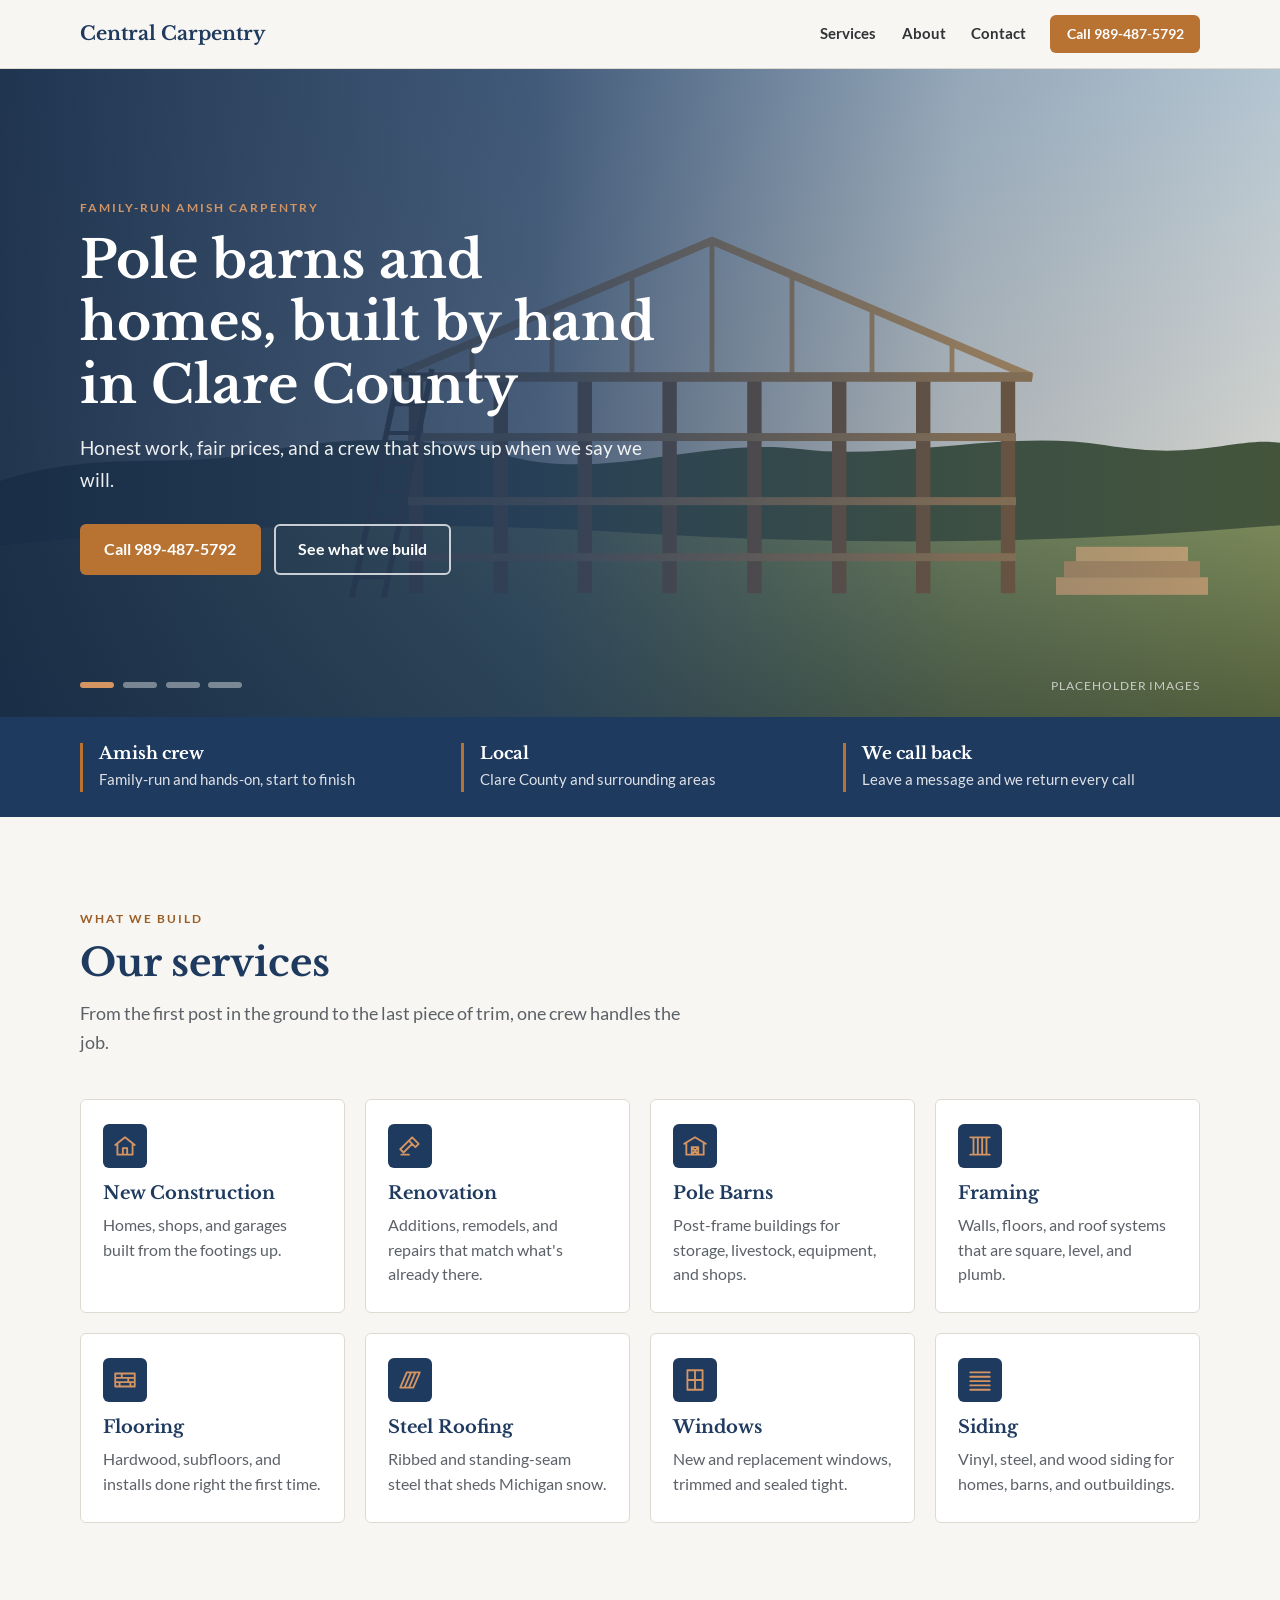
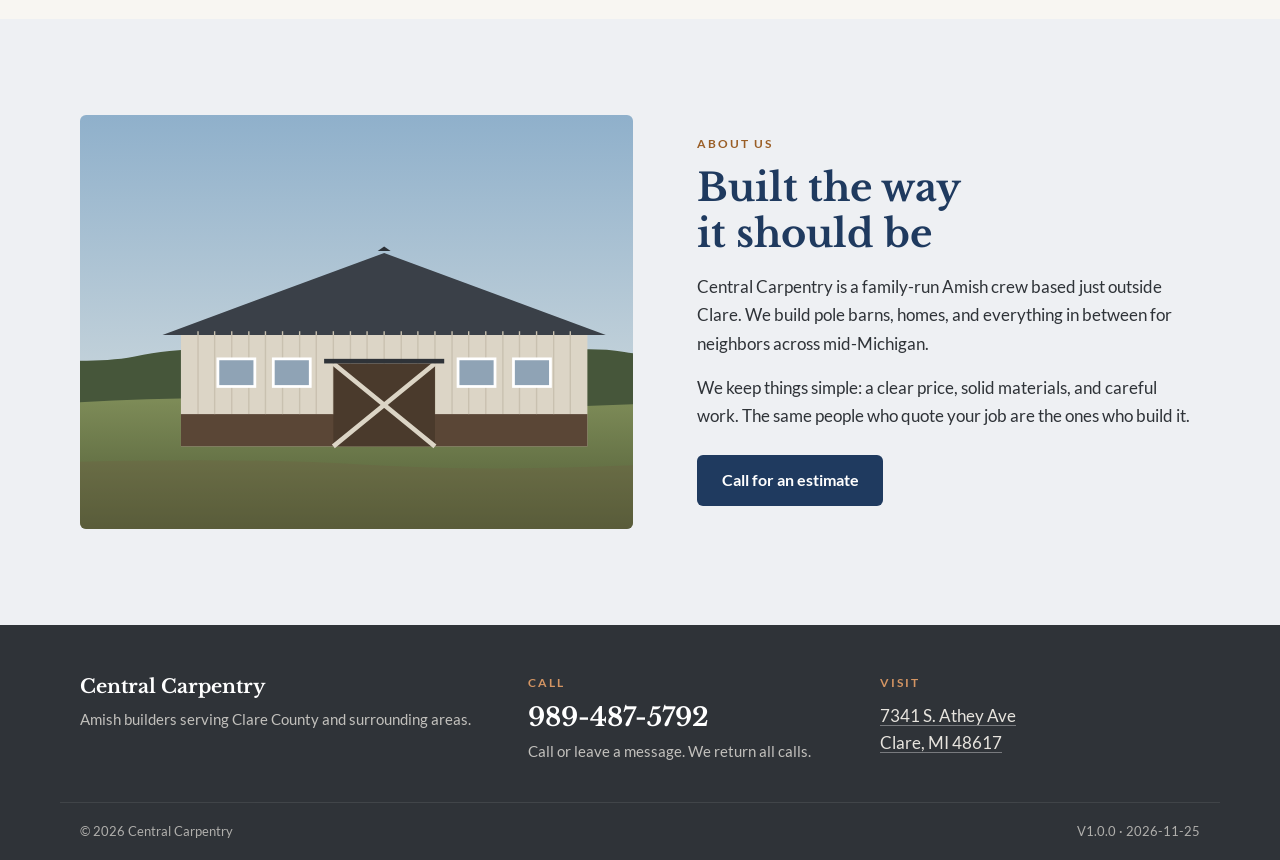
==== index.html @ e56a82e5 "V1.0.0 - Initial demo site: one-page layout, Navy & Copper palette, Libre Baskerville + Lato, placeh" ====
<!doctype html>
<html lang="en">
<head>
<meta charset="utf-8">
<meta name="viewport" content="width=device-width, initial-scale=1, viewport-fit=cover">
<title>Central Carpentry | Amish Builders in Clare, MI</title>
<meta name="description" content="Central Carpentry is a family-run Amish construction crew in Clare, Michigan. Pole barns, new construction, renovation, framing, flooring, steel roofing, windows, and siding.">
<meta name="theme-color" content="#1F3A5F">
<link rel="preload" href="fonts/libre-baskerville-700.woff2" as="font" type="font/woff2" crossorigin>
<link rel="preload" href="fonts/lato-400.woff2" as="font" type="font/woff2" crossorigin>
<link rel="stylesheet" href="css/site.css">
<script src="version.js" defer></script>
<script src="js/main.js" defer></script>
</head>
<body>

<a class="skip" href="#services">Skip to services</a>

<header class="site-header">
  <div class="inner bar">
    <a class="logo" href="#top" aria-label="Central Carpentry home">Central Carpentry</a>
    <nav class="nav" aria-label="Main">
      <a href="#services">Services</a>
      <a href="#about">About</a>
      <a href="#contact">Contact</a>
    </nav>
    <a class="btn btn-copper btn-sm" href="tel:+19894875792">Call 989-487-5792</a>
  </div>
</header>

<main id="top">

  <!-- Hero slideshow -->
  <section class="hero" aria-roledescription="carousel" aria-label="Recent work">
    <div class="slides">
      <figure class="slide is-active"><img src="img/work-1.svg" alt="Pole barn frame going up, posts and trusses set" width="1600" height="900" fetchpriority="high"></figure>
      <figure class="slide"><img src="img/work-2.svg" alt="Finished pole barn with a steel roof and sliding door" width="1600" height="900" loading="lazy"></figure>
      <figure class="slide"><img src="img/work-3.svg" alt="House walls framed with rafters set" width="1600" height="900" loading="lazy"></figure>
      <figure class="slide"><img src="img/work-4.svg" alt="Close view of a new ribbed steel roof" width="1600" height="900" loading="lazy"></figure>
    </div>
    <div class="hero-shade" aria-hidden="true"></div>
    <div class="inner hero-copy">
      <p class="eyebrow eyebrow-light">Family-run Amish carpentry</p>
      <h1>Pole barns and homes, built by hand in Clare County</h1>
      <p class="lede">Honest work, fair prices, and a crew that shows up when we say we will.</p>
      <div class="actions">
        <a class="btn btn-copper" href="tel:+19894875792">Call 989-487-5792</a>
        <a class="btn btn-ghost" href="#services">See what we build</a>
      </div>
    </div>
    <div class="inner dots-row">
      <div class="dots" role="group" aria-label="Choose photo">
        <button type="button" class="dot is-active" aria-label="Photo 1" aria-current="true"></button>
        <button type="button" class="dot" aria-label="Photo 2"></button>
        <button type="button" class="dot" aria-label="Photo 3"></button>
        <button type="button" class="dot" aria-label="Photo 4"></button>
      </div>
      <span class="ph-tag">Placeholder images</span>
    </div>
  </section>

  <!-- Quick facts -->
  <section class="facts" aria-label="At a glance">
    <div class="inner facts-grid">
      <div class="fact"><strong>Amish crew</strong><span>Family-run and hands-on, start to finish</span></div>
      <div class="fact"><strong>Local</strong><span>Clare County and surrounding areas</span></div>
      <div class="fact"><strong>We call back</strong><span>Leave a message and we return every call</span></div>
    </div>
  </section>

  <!-- Services -->
  <section id="services" class="section">
    <div class="inner">
      <p class="eyebrow">What we build</p>
      <h2>Our services</h2>
      <p class="section-lede">From the first post in the ground to the last piece of trim, one crew handles the job.</p>
      <ul class="services">
        <li class="svc">
          <svg class="ico" viewBox="0 0 24 24" aria-hidden="true"><path d="M3 11 12 4l9 7M5 10v10h14V10M10 20v-6h4v6"/></svg>
          <h3>New Construction</h3><p>Homes, shops, and garages built from the footings up.</p></li>
        <li class="svc">
          <svg class="ico" viewBox="0 0 24 24" aria-hidden="true"><path d="M14 4l6 6-3 3-6-6zM11 7l-8 8 3 3 8-8M4 20h7"/></svg>
          <h3>Renovation</h3><p>Additions, remodels, and repairs that match what's already there.</p></li>
        <li class="svc">
          <svg class="ico" viewBox="0 0 24 24" aria-hidden="true"><path d="M2 10 12 4l10 6M4 9v11h16V9M9 20v-7h6v7M9 13l6 7M15 13l-6 7"/></svg>
          <h3>Pole Barns</h3><p>Post-frame buildings for storage, livestock, equipment, and shops.</p></li>
        <li class="svc">
          <svg class="ico" viewBox="0 0 24 24" aria-hidden="true"><path d="M3 4h18M3 20h18M6 4v16M10 4v16M14 4v16M18 4v16"/></svg>
          <h3>Framing</h3><p>Walls, floors, and roof systems that are square, level, and plumb.</p></li>
        <li class="svc">
          <svg class="ico" viewBox="0 0 24 24" aria-hidden="true"><path d="M3 6h18v12H3zM3 10h18M3 14h18M9 6v4M15 10v4M7 14v4M17 14v4"/></svg>
          <h3>Flooring</h3><p>Hardwood, subfloors, and installs done right the first time.</p></li>
        <li class="svc">
          <svg class="ico" viewBox="0 0 24 24" aria-hidden="true"><path d="M3 19 9 5h12l-6 14H3zM7 19l6-14M11 19l6-14"/></svg>
          <h3>Steel Roofing</h3><p>Ribbed and standing-seam steel that sheds Michigan snow.</p></li>
        <li class="svc">
          <svg class="ico" viewBox="0 0 24 24" aria-hidden="true"><path d="M5 3h14v18H5zM12 3v18M5 12h14"/></svg>
          <h3>Windows</h3><p>New and replacement windows, trimmed and sealed tight.</p></li>
        <li class="svc">
          <svg class="ico" viewBox="0 0 24 24" aria-hidden="true"><path d="M3 5h18M3 9h18M3 13h18M3 17h18M3 21h18"/></svg>
          <h3>Siding</h3><p>Vinyl, steel, and wood siding for homes, barns, and outbuildings.</p></li>
      </ul>
    </div>
  </section>

  <!-- About -->
  <section id="about" class="section section-tint">
    <div class="inner about">
      <figure class="about-img"><img src="img/work-2.svg" alt="Finished pole barn with steel roof" width="1600" height="900" loading="lazy"></figure>
      <div class="about-copy">
        <p class="eyebrow">About us</p>
        <h2>Built the way it should be</h2>
        <p>Central Carpentry is a family-run Amish crew based just outside Clare. We build pole barns, homes, and everything in between for neighbors across mid-Michigan.</p>
        <p>We keep things simple: a clear price, solid materials, and careful work. The same people who quote your job are the ones who build it.</p>
        <a class="btn btn-navy" href="tel:+19894875792">Call for an estimate</a>
      </div>
    </div>
  </section>

</main>

<!-- Contact -->
<footer id="contact" class="site-footer">
  <div class="inner foot-grid">
    <div>
      <p class="logo logo-light">Central Carpentry</p>
      <p class="foot-note">Amish builders serving Clare County and surrounding areas.</p>
    </div>
    <div>
      <h2 class="foot-h">Call</h2>
      <a class="foot-phone" href="tel:+19894875792">989-487-5792</a>
      <p class="foot-note">Call or leave a message. We return all calls.</p>
    </div>
    <div>
      <h2 class="foot-h">Visit</h2>
      <address>
        <a href="https://www.google.com/maps/search/?api=1&amp;query=7341+S.+Athey+Ave,+Clare,+MI+48617" target="_blank" rel="noopener">7341 S. Athey Ave<br>Clare, MI 48617</a>
      </address>
    </div>
  </div>
  <div class="inner foot-base">
    <span>&copy; <span id="yr">2026</span> Central Carpentry</span>
    <span id="ver" class="ver"></span>
  </div>
</footer>

</body>
</html>
---- css/site.css ----
/* Central Carpentry — site styles
   Palette F1 Navy & Copper · Type: Libre Baskerville (headings) + Lato (body) */

@font-face { font-family: "Libre Baskerville"; font-weight: 700; font-style: normal; font-display: swap;
  src: url("../fonts/libre-baskerville-700.woff2") format("woff2"); }
@font-face { font-family: "Lato"; font-weight: 400; font-style: normal; font-display: swap;
  src: url("../fonts/lato-400.woff2") format("woff2"); }
@font-face { font-family: "Lato"; font-weight: 700; font-style: normal; font-display: swap;
  src: url("../fonts/lato-700.woff2") format("woff2"); }

:root {
  --navy: #1F3A5F;
  --navy-dk: #162B47;
  --paper: #F8F6F2;
  --tint: #EEF0F3;
  --ink: #2F3338;
  --muted: #5C6168;
  --line: #DEDAD2;
  --copper: #B87333;
  --copper-dk: #9A5E26;
  --copper-lt: #D49563;
  --white: #FFFFFF;

  --f-head: "Libre Baskerville", Georgia, "Times New Roman", serif;
  --f-body: "Lato", system-ui, -apple-system, "Segoe UI", Roboto, sans-serif;

  --max: 1160px;
  --gutter-l: max(20px, env(safe-area-inset-left, 0px));
  --gutter-r: max(20px, env(safe-area-inset-right, 0px));
  --radius: 6px;
  color-scheme: light;
}

*, *::before, *::after { box-sizing: border-box }
html { scroll-behavior: smooth; scroll-padding-top: 72px; -webkit-text-size-adjust: 100% }
@media (prefers-reduced-motion: reduce) { html { scroll-behavior: auto } }
body { margin: 0; background: var(--paper); color: var(--ink); font: 400 1.0625rem/1.65 var(--f-body) }
img { max-width: 100%; height: auto; display: block }
a { color: inherit }
h1, h2, h3 { font-family: var(--f-head); font-weight: 700; line-height: 1.2; margin: 0; text-wrap: balance; color: var(--navy) }
p { margin: 0 }
:focus-visible { outline: 3px solid var(--copper); outline-offset: 3px }

.inner { max-width: var(--max); margin-inline: auto; padding-left: var(--gutter-l); padding-right: var(--gutter-r) }
.skip { position: absolute; left: -999px; top: 8px; background: var(--white); padding: 8px 12px; z-index: 50 }
.skip:focus { left: 12px }

/* Buttons */
.btn { display: inline-flex; align-items: center; justify-content: center; gap: .5em; font: 700 1rem/1 var(--f-body);
  padding: .95em 1.4em; border-radius: var(--radius); text-decoration: none; border: 2px solid transparent; transition: background-color .15s, color .15s, border-color .15s }
.btn-sm { font-size: .9rem; padding: .7em 1em }
.btn-copper { background: var(--copper); color: var(--white) }
.btn-copper:hover { background: var(--copper-dk) }
.btn-navy { background: var(--navy); color: var(--white) }
.btn-navy:hover { background: var(--navy-dk) }
.btn-ghost { border-color: rgba(255,255,255,.75); color: var(--white) }
.btn-ghost:hover { background: rgba(255,255,255,.12) }

.eyebrow { font: 700 .78rem/1 var(--f-body); letter-spacing: .16em; text-transform: uppercase; color: var(--copper-dk); margin-bottom: .9rem }
.eyebrow-light { color: var(--copper-lt) }

/* Header */
body::before { content: ""; position: fixed; inset: 0 0 auto; height: env(safe-area-inset-top, 0px); background: var(--paper); z-index: 30 }
.site-header { position: sticky; top: env(safe-area-inset-top, 0px); z-index: 20; background: var(--paper); border-bottom: 1px solid var(--line) }
.bar { display: flex; align-items: center; gap: 1.5rem; min-height: 68px }
.logo { font: 700 1.2rem/1 var(--f-head); color: var(--navy); text-decoration: none; white-space: nowrap; margin: 0 }
.nav { display: flex; gap: 1.6rem; margin-left: auto }
.nav a { text-decoration: none; font-weight: 700; font-size: .95rem; color: var(--ink) }
.nav a:hover { color: var(--copper-dk) }
@media (max-width: 760px) {
  .nav { display: none }
  .bar .btn { margin-left: auto }
  .logo { font-size: 1.05rem }
}
@media (max-width: 400px) { .bar .btn { font-size: .8rem; padding: .65em .8em } }

/* Hero slideshow */
.hero { position: relative; overflow: hidden; background: var(--navy-dk); color: var(--white);
  min-height: clamp(460px, 72vh, 660px); display: grid; grid-template-rows: 1fr auto }
.slides, .slide { position: absolute; inset: 0; margin: 0 }
.slide { opacity: 0; transition: opacity 1.1s ease }
.slide.is-active { opacity: 1 }
.slide img { width: 100%; height: 100%; object-fit: cover; object-position: 65% 50% }
.hero-shade { position: absolute; inset: 0;
  background: linear-gradient(90deg, rgba(22,43,71,.94) 0%, rgba(31,58,95,.78) 42%, rgba(31,58,95,.25) 75%, rgba(31,58,95,.05) 100%) }
@media (max-width: 760px) { .hero-shade { background: linear-gradient(180deg, rgba(22,43,71,.55) 0%, rgba(22,43,71,.88) 65%) } }
.hero-copy { position: relative; z-index: 1; align-self: center; width: 100%; padding-block: 4rem 2rem }
.hero-copy > * { max-width: 36rem }
.hero h1 { color: var(--white); font-size: clamp(2rem, 4.6vw, 3.25rem); margin-bottom: 1rem }
.lede { font-size: clamp(1.05rem, 1.6vw, 1.2rem); opacity: .92; margin-bottom: 1.8rem }
.actions { display: flex; flex-wrap: wrap; gap: .8rem }
.dots-row { position: relative; z-index: 1; width: 100%; display: flex; align-items: center; justify-content: space-between; padding-block: 0 1.4rem }
.dots { display: flex; gap: .55rem }
.dot { width: 34px; height: 6px; border-radius: 3px; border: 0; padding: 0; background: rgba(255,255,255,.4); cursor: pointer; transition: background-color .2s }
.dot.is-active { background: var(--copper-lt) }
.dot:hover { background: rgba(255,255,255,.75) }
.ph-tag { font-size: .72rem; letter-spacing: .08em; text-transform: uppercase; opacity: .7 }

/* Facts strip */
.facts { background: var(--navy); color: var(--white) }
.facts-grid { display: grid; grid-template-columns: repeat(3, minmax(0, 1fr)); gap: 1.5rem; padding-block: 1.6rem }
.fact { display: grid; gap: .15rem; padding-left: 1rem; border-left: 3px solid var(--copper) }
.fact strong { font: 700 1.05rem/1.3 var(--f-head) }
.fact span { font-size: .95rem; opacity: .85 }
@media (max-width: 760px) { .facts-grid { grid-template-columns: minmax(0, 1fr); gap: 1rem } }

/* Sections */
.section { padding-block: clamp(3.5rem, 8vw, 6rem) }
.section-tint { background: var(--tint) }
.section h2 { font-size: clamp(1.7rem, 3.4vw, 2.4rem) }
.section-lede { color: var(--muted); max-width: 38rem; margin-top: .8rem; font-size: 1.1rem }

/* Services */
.services { list-style: none; margin: 2.6rem 0 0; padding: 0; display: grid; grid-template-columns: repeat(4, minmax(0, 1fr)); gap: 1.25rem }
@media (max-width: 1000px) { .services { grid-template-columns: repeat(2, minmax(0, 1fr)) } }
@media (max-width: 520px) { .services { grid-template-columns: minmax(0, 1fr) } }
.svc { background: var(--white); border: 1px solid var(--line); border-radius: var(--radius); padding: 1.5rem 1.4rem 1.6rem; display: grid; gap: .55rem; align-content: start;
  transition: border-color .15s, transform .15s }
.svc:hover { border-color: var(--copper); transform: translateY(-2px) }
@media (prefers-reduced-motion: reduce) { .svc, .slide { transition: none } .svc:hover { transform: none } }
.svc h3 { font-size: 1.12rem }
.svc p { color: var(--muted); font-size: .98rem; line-height: 1.55 }
.ico { width: 44px; height: 44px; padding: 9px; border-radius: var(--radius); background: var(--navy); stroke: var(--copper-lt); fill: none; stroke-width: 1.7; stroke-linecap: round; stroke-linejoin: round; margin-bottom: .4rem }

/* About */
.about { display: grid; grid-template-columns: minmax(0, 1.1fr) minmax(0, 1fr); gap: clamp(2rem, 5vw, 4rem); align-items: center }
@media (max-width: 860px) { .about { grid-template-columns: minmax(0, 1fr) } }
.about-img { margin: 0; border-radius: var(--radius); overflow: hidden; aspect-ratio: 4 / 3; max-width: 100% }
.about-img img { width: 100%; height: 100%; object-fit: cover }
.about-copy { display: grid; gap: 1rem; justify-items: start }
.about-copy .eyebrow { margin-bottom: -.1rem }
.about-copy p:not(.eyebrow) { max-width: 34rem }
.about-copy .btn { margin-top: .6rem }

/* Footer / contact */
.site-footer { background: var(--ink); color: #E7E4DE; padding-bottom: env(safe-area-inset-bottom, 0px) }
.foot-grid { display: grid; grid-template-columns: 1.3fr 1fr 1fr; gap: 2rem; padding-block: 3.2rem 2.4rem }
@media (max-width: 760px) { .foot-grid { grid-template-columns: minmax(0, 1fr); gap: 1.8rem } }
.logo-light { color: var(--white); margin-bottom: .7rem }
.foot-h { font: 700 .78rem/1 var(--f-body); letter-spacing: .16em; text-transform: uppercase; color: var(--copper-lt); margin-bottom: .8rem }
.foot-phone { font: 700 1.6rem/1.2 var(--f-head); color: var(--white); text-decoration: none; display: inline-block; margin-bottom: .4rem }
.foot-phone:hover { color: var(--copper-lt) }
.foot-note { font-size: .95rem; opacity: .8 }
address { font-style: normal; line-height: 1.6 }
address a { text-decoration-color: rgba(255,255,255,.35); text-underline-offset: 3px }
address a:hover { color: var(--copper-lt) }
.foot-base { display: flex; flex-wrap: wrap; justify-content: space-between; gap: .5rem; padding-block: 1.1rem; border-top: 1px solid rgba(255,255,255,.12); font-size: .82rem; opacity: .7 }
.ver { font-variant-numeric: tabular-nums }
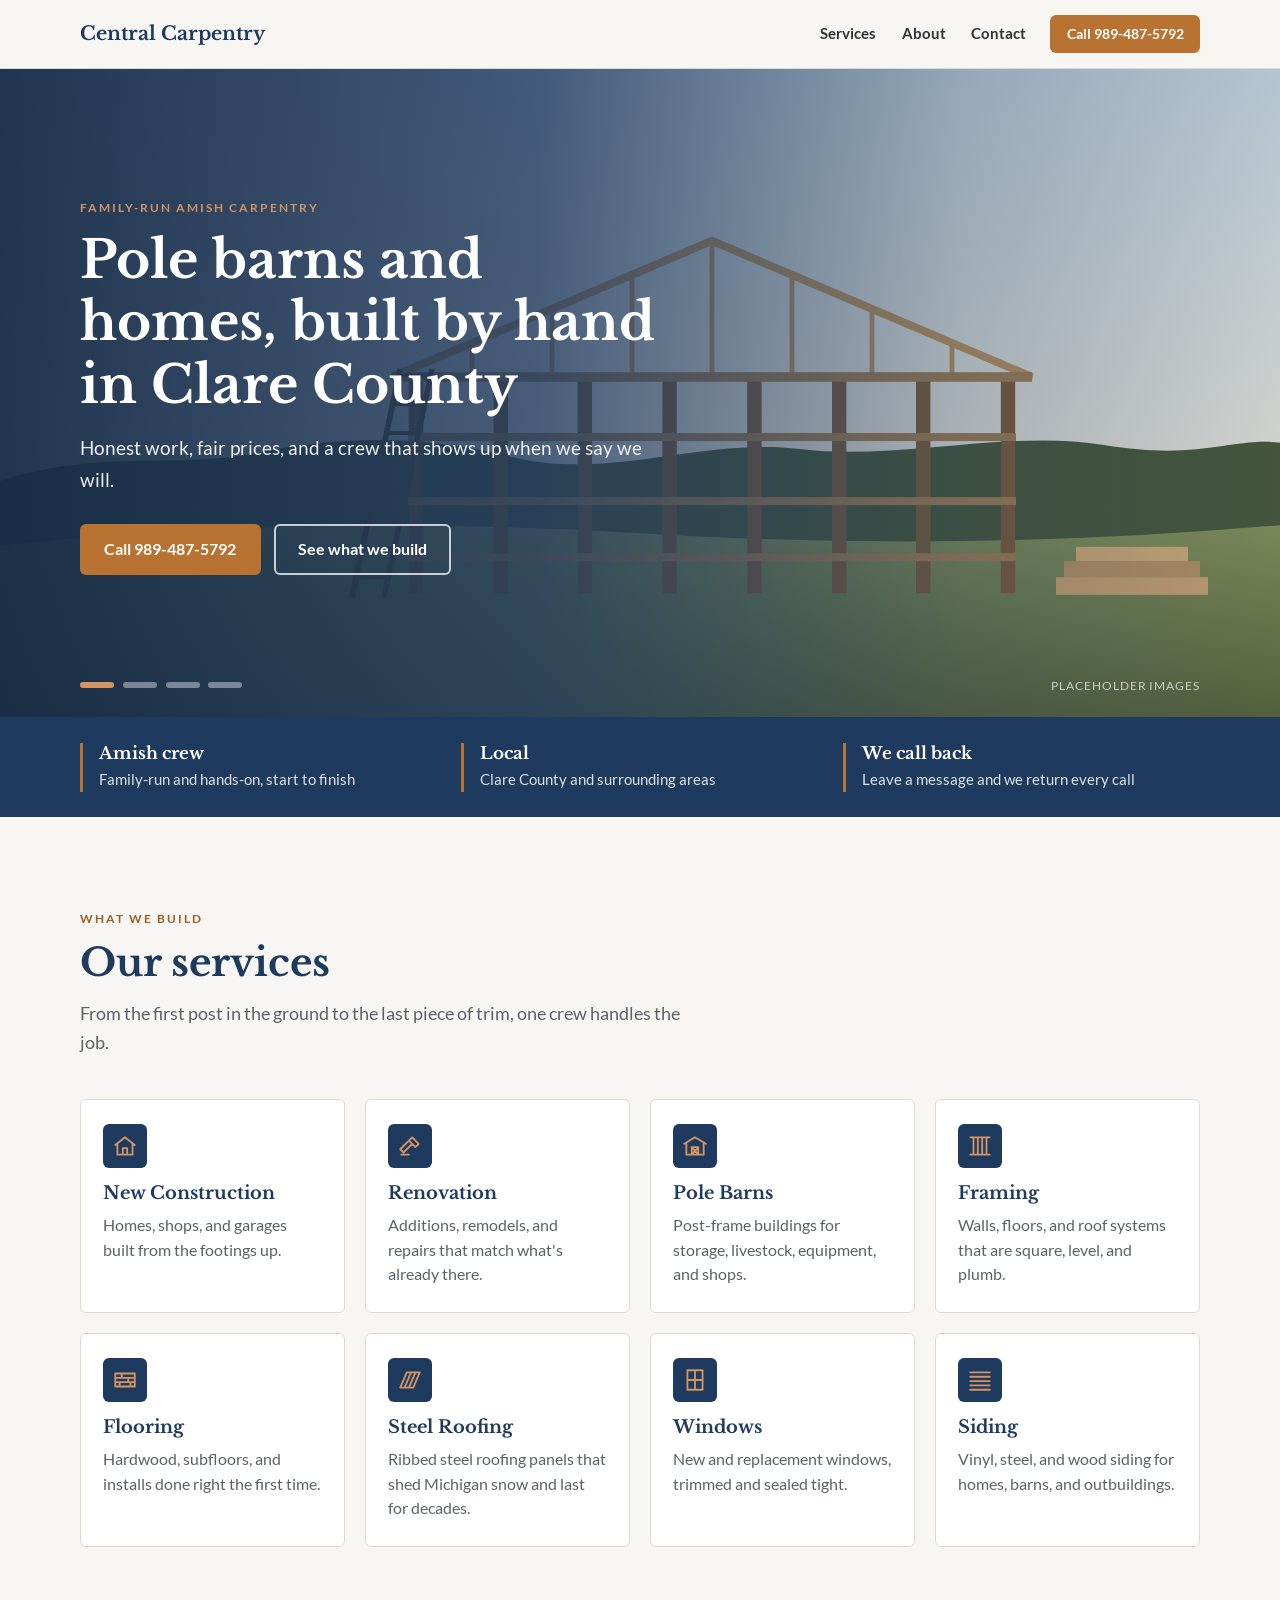
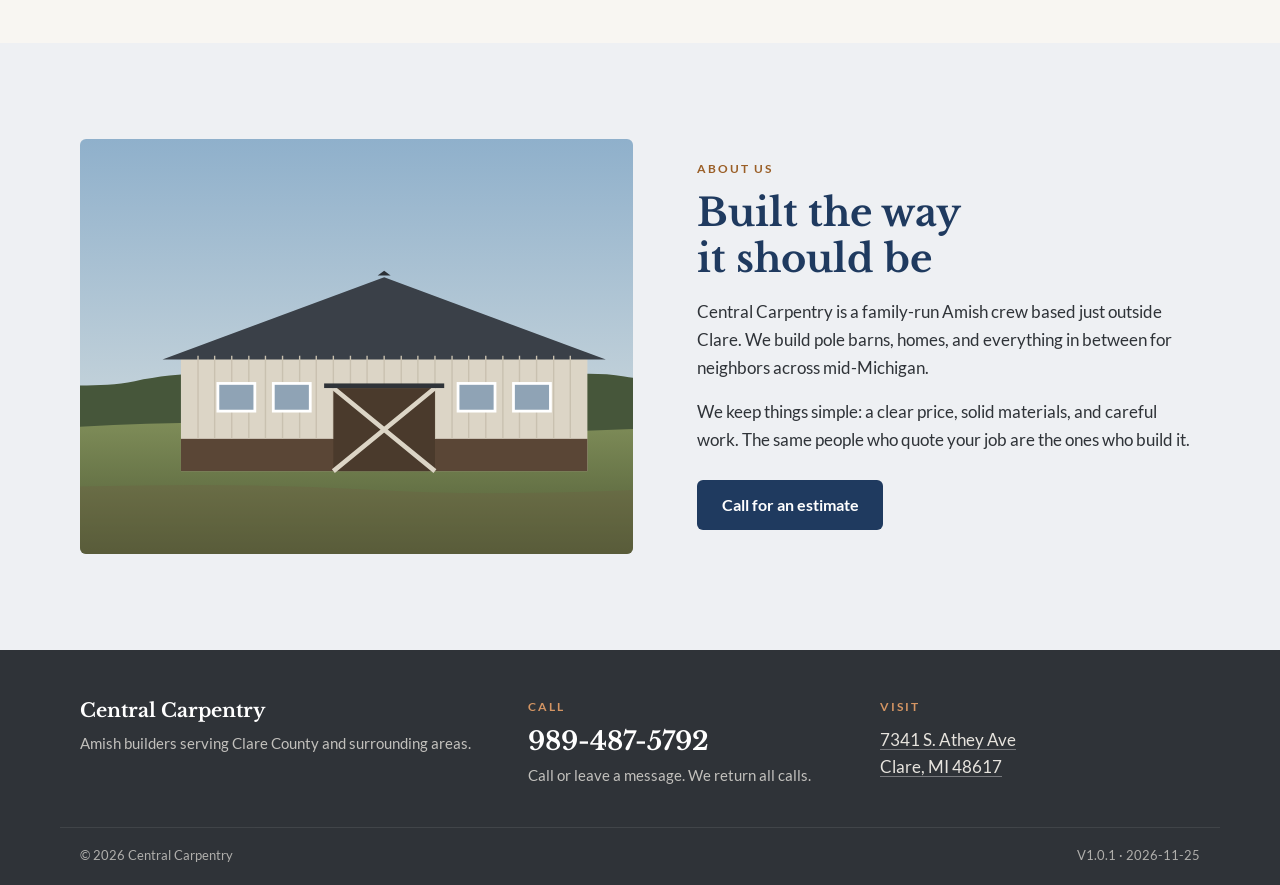
==== commit 8cc6f28b: "V1.0.1 - Roofing: ribbed steel only (remove standing seam); update project status Co-Authored-By: Cl" ====
--- a/index.html
+++ b/index.html
@@ -92,7 +92,7 @@
           <h3>Flooring</h3><p>Hardwood, subfloors, and installs done right the first time.</p></li>
         <li class="svc">
           <svg class="ico" viewBox="0 0 24 24" aria-hidden="true"><path d="M3 19 9 5h12l-6 14H3zM7 19l6-14M11 19l6-14"/></svg>
-          <h3>Steel Roofing</h3><p>Ribbed and standing-seam steel that sheds Michigan snow.</p></li>
+          <h3>Steel Roofing</h3><p>Ribbed steel roofing panels that shed Michigan snow and last for decades.</p></li>
         <li class="svc">
           <svg class="ico" viewBox="0 0 24 24" aria-hidden="true"><path d="M5 3h14v18H5zM12 3v18M5 12h14"/></svg>
           <h3>Windows</h3><p>New and replacement windows, trimmed and sealed tight.</p></li>
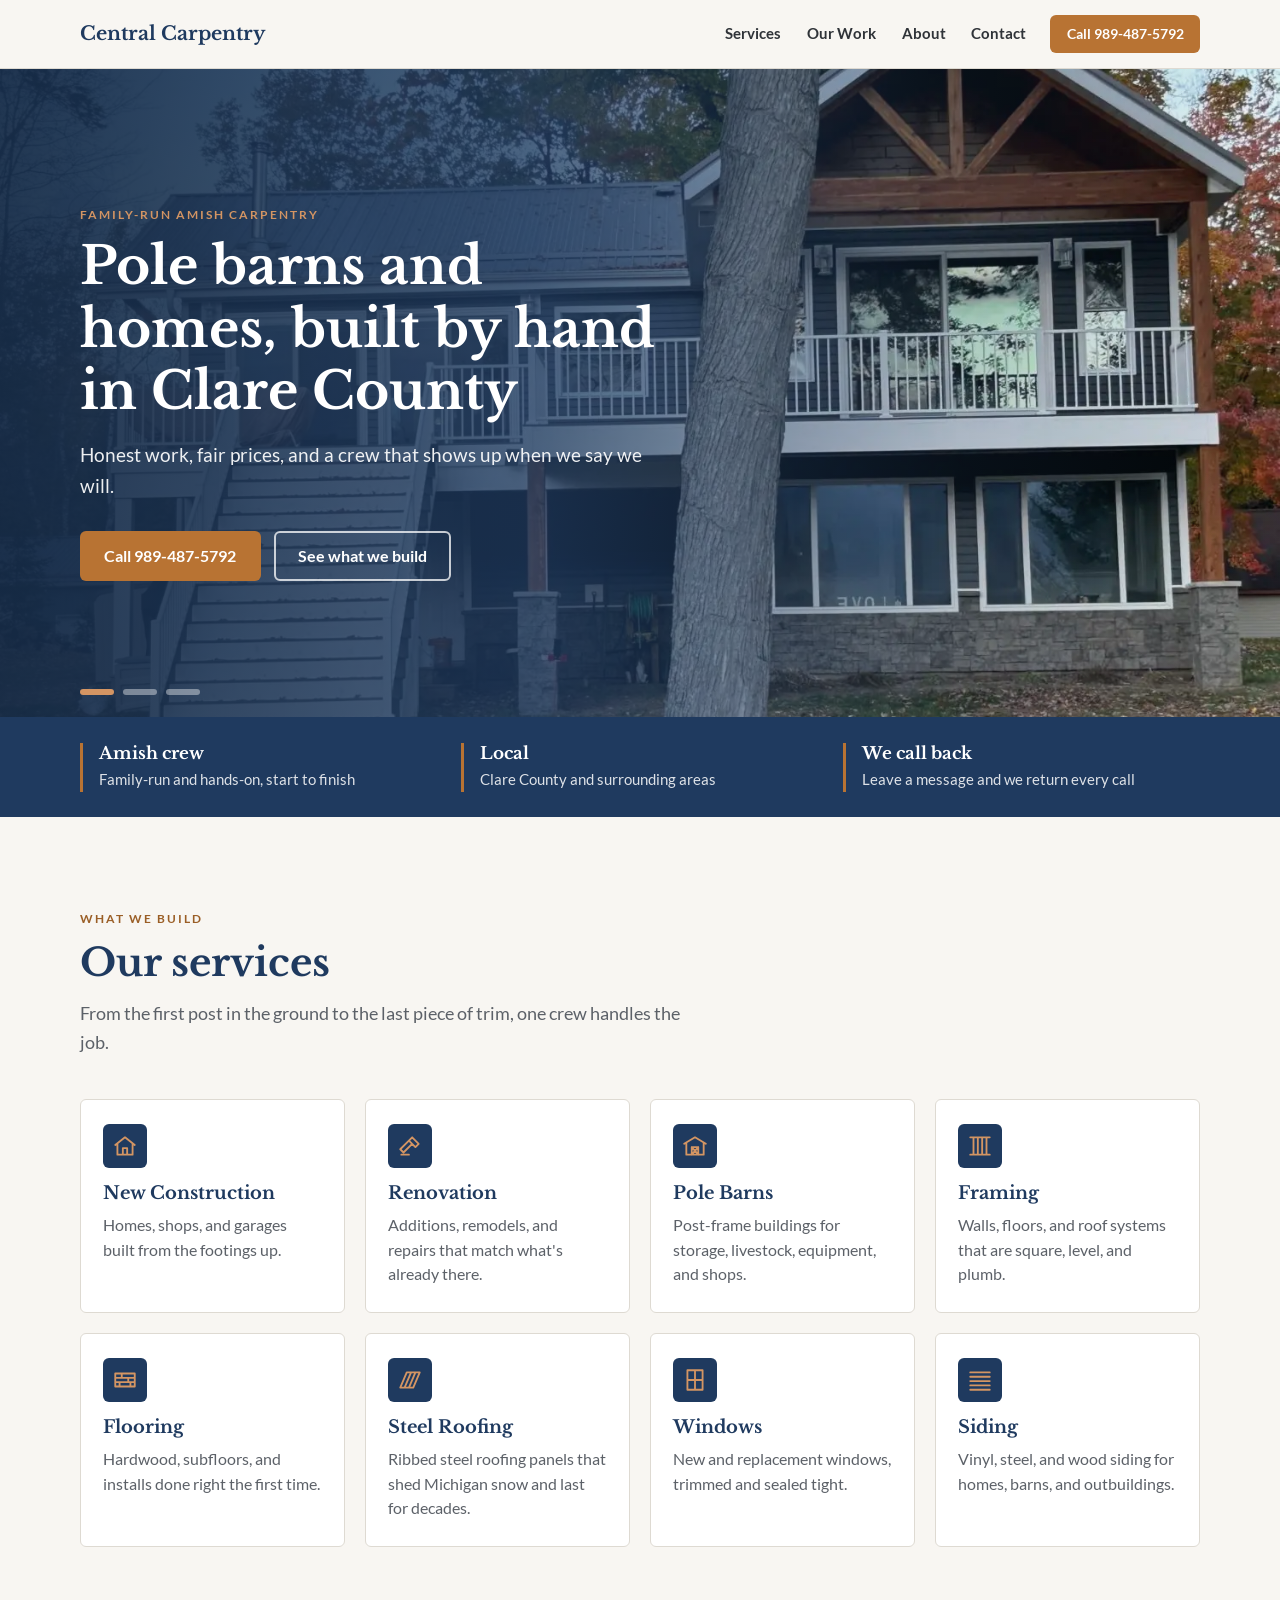
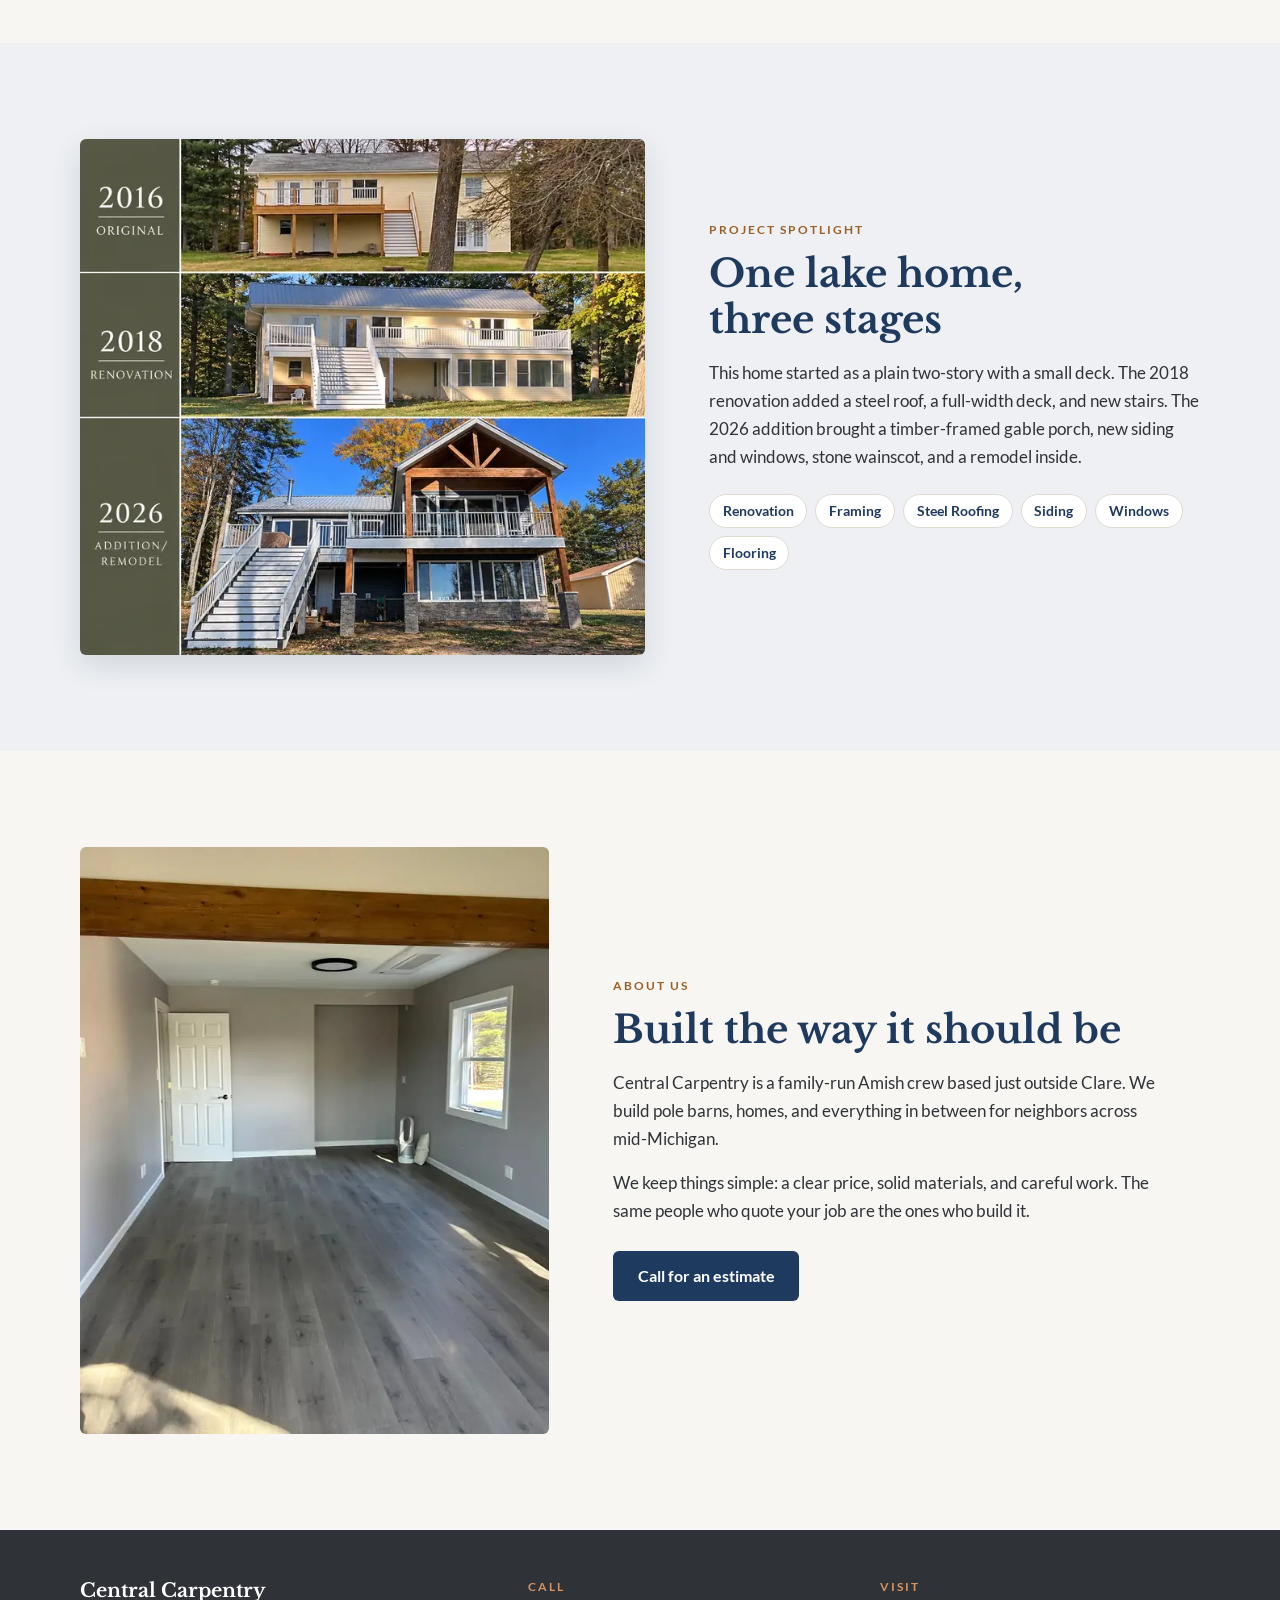
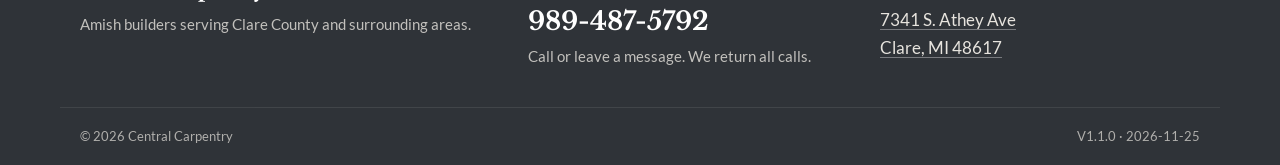
==== commit 2ae24f04: "V1.1.0 - Real job photos: 3-slide hero, Project spotlight before/after section, About photo; remove " ====
--- a/index.html
+++ b/index.html
@@ -21,6 +21,7 @@
     <a class="logo" href="#top" aria-label="Central Carpentry home">Central Carpentry</a>
     <nav class="nav" aria-label="Main">
       <a href="#services">Services</a>
+      <a href="#work">Our Work</a>
       <a href="#about">About</a>
       <a href="#contact">Contact</a>
     </nav>
@@ -33,10 +34,9 @@
   <!-- Hero slideshow -->
   <section class="hero" aria-roledescription="carousel" aria-label="Recent work">
     <div class="slides">
-      <figure class="slide is-active"><img src="img/work-1.svg" alt="Pole barn frame going up, posts and trusses set" width="1600" height="900" fetchpriority="high"></figure>
-      <figure class="slide"><img src="img/work-2.svg" alt="Finished pole barn with a steel roof and sliding door" width="1600" height="900" loading="lazy"></figure>
-      <figure class="slide"><img src="img/work-3.svg" alt="House walls framed with rafters set" width="1600" height="900" loading="lazy"></figure>
-      <figure class="slide"><img src="img/work-4.svg" alt="Close view of a new ribbed steel roof" width="1600" height="900" loading="lazy"></figure>
+      <figure class="slide is-active"><img src="img/hero-lakehouse-lg.webp" srcset="img/hero-lakehouse-sm.webp 900w, img/hero-lakehouse-lg.webp 1500w" sizes="100vw" alt="Lake home with a new timber-framed gable porch, steel roof, deck, and stone wainscot" width="1500" height="844" fetchpriority="high"></figure>
+      <figure class="slide"><img src="img/hero-framing-lg.webp" srcset="img/hero-framing-sm.webp 900w, img/hero-framing-lg.webp 1600w" sizes="100vw" alt="Framed gable wall with new windows and a sliding door looking out on a lake" width="1600" height="900" loading="lazy"></figure>
+      <figure class="slide"><img src="img/hero-porch-lg.webp" srcset="img/hero-porch-sm.webp 900w, img/hero-porch-lg.webp 1600w" sizes="100vw" alt="Stained tongue-and-groove porch ceiling with cedar beams and posts" width="1600" height="900" loading="lazy"></figure>
     </div>
     <div class="hero-shade" aria-hidden="true"></div>
     <div class="inner hero-copy">
@@ -53,9 +53,7 @@
         <button type="button" class="dot is-active" aria-label="Photo 1" aria-current="true"></button>
         <button type="button" class="dot" aria-label="Photo 2"></button>
         <button type="button" class="dot" aria-label="Photo 3"></button>
-        <button type="button" class="dot" aria-label="Photo 4"></button>
       </div>
-      <span class="ph-tag">Placeholder images</span>
     </div>
   </section>
 
@@ -103,10 +101,27 @@
     </div>
   </section>
 
+  <!-- Project spotlight -->
+  <section id="work" class="section section-tint">
+    <div class="inner spotlight">
+      <figure class="spot-img">
+        <img src="img/spotlight-lg.webp" srcset="img/spotlight-sm.webp 700w, img/spotlight-lg.webp 1100w" sizes="(max-width: 860px) 100vw, 560px" alt="The same lake home in 2016 as built, after the 2018 renovation, and after the 2026 addition and remodel" width="1100" height="1005" loading="lazy">
+      </figure>
+      <div class="spot-copy">
+        <p class="eyebrow">Project spotlight</p>
+        <h2>One lake home, three stages</h2>
+        <p>This home started as a plain two-story with a small deck. The 2018 renovation added a steel roof, a full-width deck, and new stairs. The 2026 addition brought a timber-framed gable porch, new siding and windows, stone wainscot, and a remodel inside.</p>
+        <ul class="tags" aria-label="Work on this project">
+          <li>Renovation</li><li>Framing</li><li>Steel Roofing</li><li>Siding</li><li>Windows</li><li>Flooring</li>
+        </ul>
+      </div>
+    </div>
+  </section>
+
   <!-- About -->
-  <section id="about" class="section section-tint">
+  <section id="about" class="section">
     <div class="inner about">
-      <figure class="about-img"><img src="img/work-2.svg" alt="Finished pole barn with steel roof" width="1600" height="900" loading="lazy"></figure>
+      <figure class="about-img"><img src="img/about-flooring-lg.webp" srcset="img/about-flooring-sm.webp 600w, img/about-flooring-lg.webp 900w" sizes="(max-width: 860px) 100vw, 540px" alt="Finished room with plank flooring, white trim, and an exposed wood beam" width="900" height="1125" loading="lazy"></figure>
       <div class="about-copy">
         <p class="eyebrow">About us</p>
         <h2>Built the way it should be</h2>
--- a/css/site.css
+++ b/css/site.css
@@ -94,7 +94,6 @@
 .dot { width: 34px; height: 6px; border-radius: 3px; border: 0; padding: 0; background: rgba(255,255,255,.4); cursor: pointer; transition: background-color .2s }
 .dot.is-active { background: var(--copper-lt) }
 .dot:hover { background: rgba(255,255,255,.75) }
-.ph-tag { font-size: .72rem; letter-spacing: .08em; text-transform: uppercase; opacity: .7 }
 
 /* Facts strip */
 .facts { background: var(--navy); color: var(--white) }
@@ -122,10 +121,21 @@
 .svc p { color: var(--muted); font-size: .98rem; line-height: 1.55 }
 .ico { width: 44px; height: 44px; padding: 9px; border-radius: var(--radius); background: var(--navy); stroke: var(--copper-lt); fill: none; stroke-width: 1.7; stroke-linecap: round; stroke-linejoin: round; margin-bottom: .4rem }
 
+/* Project spotlight */
+.spotlight { display: grid; grid-template-columns: minmax(0, 1.15fr) minmax(0, 1fr); gap: clamp(2rem, 5vw, 4rem); align-items: center }
+@media (max-width: 860px) { .spotlight { grid-template-columns: minmax(0, 1fr) } }
+.spot-img { margin: 0; border-radius: var(--radius); overflow: hidden; box-shadow: 0 10px 30px rgba(31,58,95,.14); max-width: 100% }
+.spot-img img { width: 100% }
+.spot-copy { display: grid; gap: 1rem; justify-items: start }
+.spot-copy .eyebrow { margin-bottom: -.1rem }
+.spot-copy p:not(.eyebrow) { max-width: 34rem }
+.tags { list-style: none; margin: .4rem 0 0; padding: 0; display: flex; flex-wrap: wrap; gap: .5rem }
+.tags li { font-size: .85rem; font-weight: 700; color: var(--navy); background: var(--white); border: 1px solid var(--line); border-radius: 999px; padding: .3rem .8rem }
+
 /* About */
-.about { display: grid; grid-template-columns: minmax(0, 1.1fr) minmax(0, 1fr); gap: clamp(2rem, 5vw, 4rem); align-items: center }
-@media (max-width: 860px) { .about { grid-template-columns: minmax(0, 1fr) } }
-.about-img { margin: 0; border-radius: var(--radius); overflow: hidden; aspect-ratio: 4 / 3; max-width: 100% }
+.about { display: grid; grid-template-columns: minmax(0, .8fr) minmax(0, 1fr); gap: clamp(2rem, 5vw, 4rem); align-items: center }
+@media (max-width: 860px) { .about { grid-template-columns: minmax(0, 1fr) } .about-img { max-height: 420px } }
+.about-img { margin: 0; border-radius: var(--radius); overflow: hidden; aspect-ratio: 4 / 5; max-width: 100% }
 .about-img img { width: 100%; height: 100%; object-fit: cover }
 .about-copy { display: grid; gap: 1rem; justify-items: start }
 .about-copy .eyebrow { margin-bottom: -.1rem }
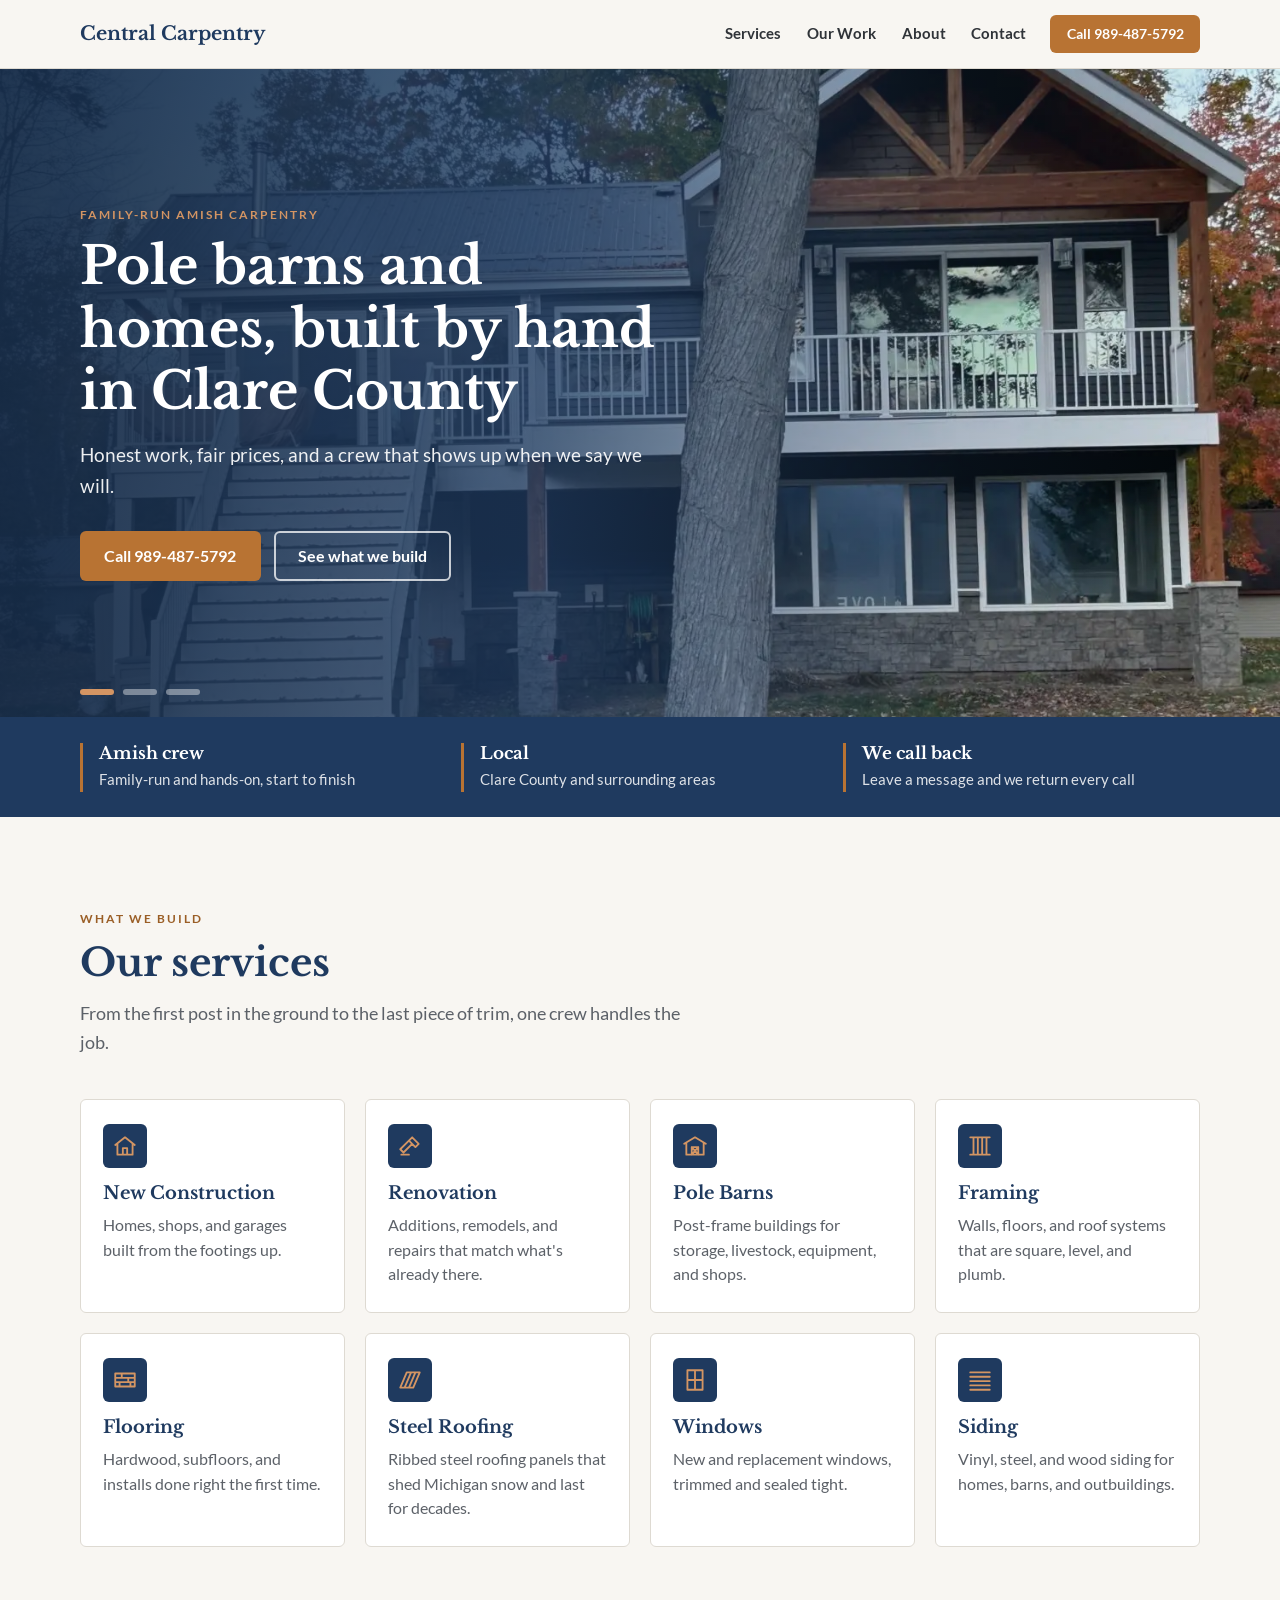
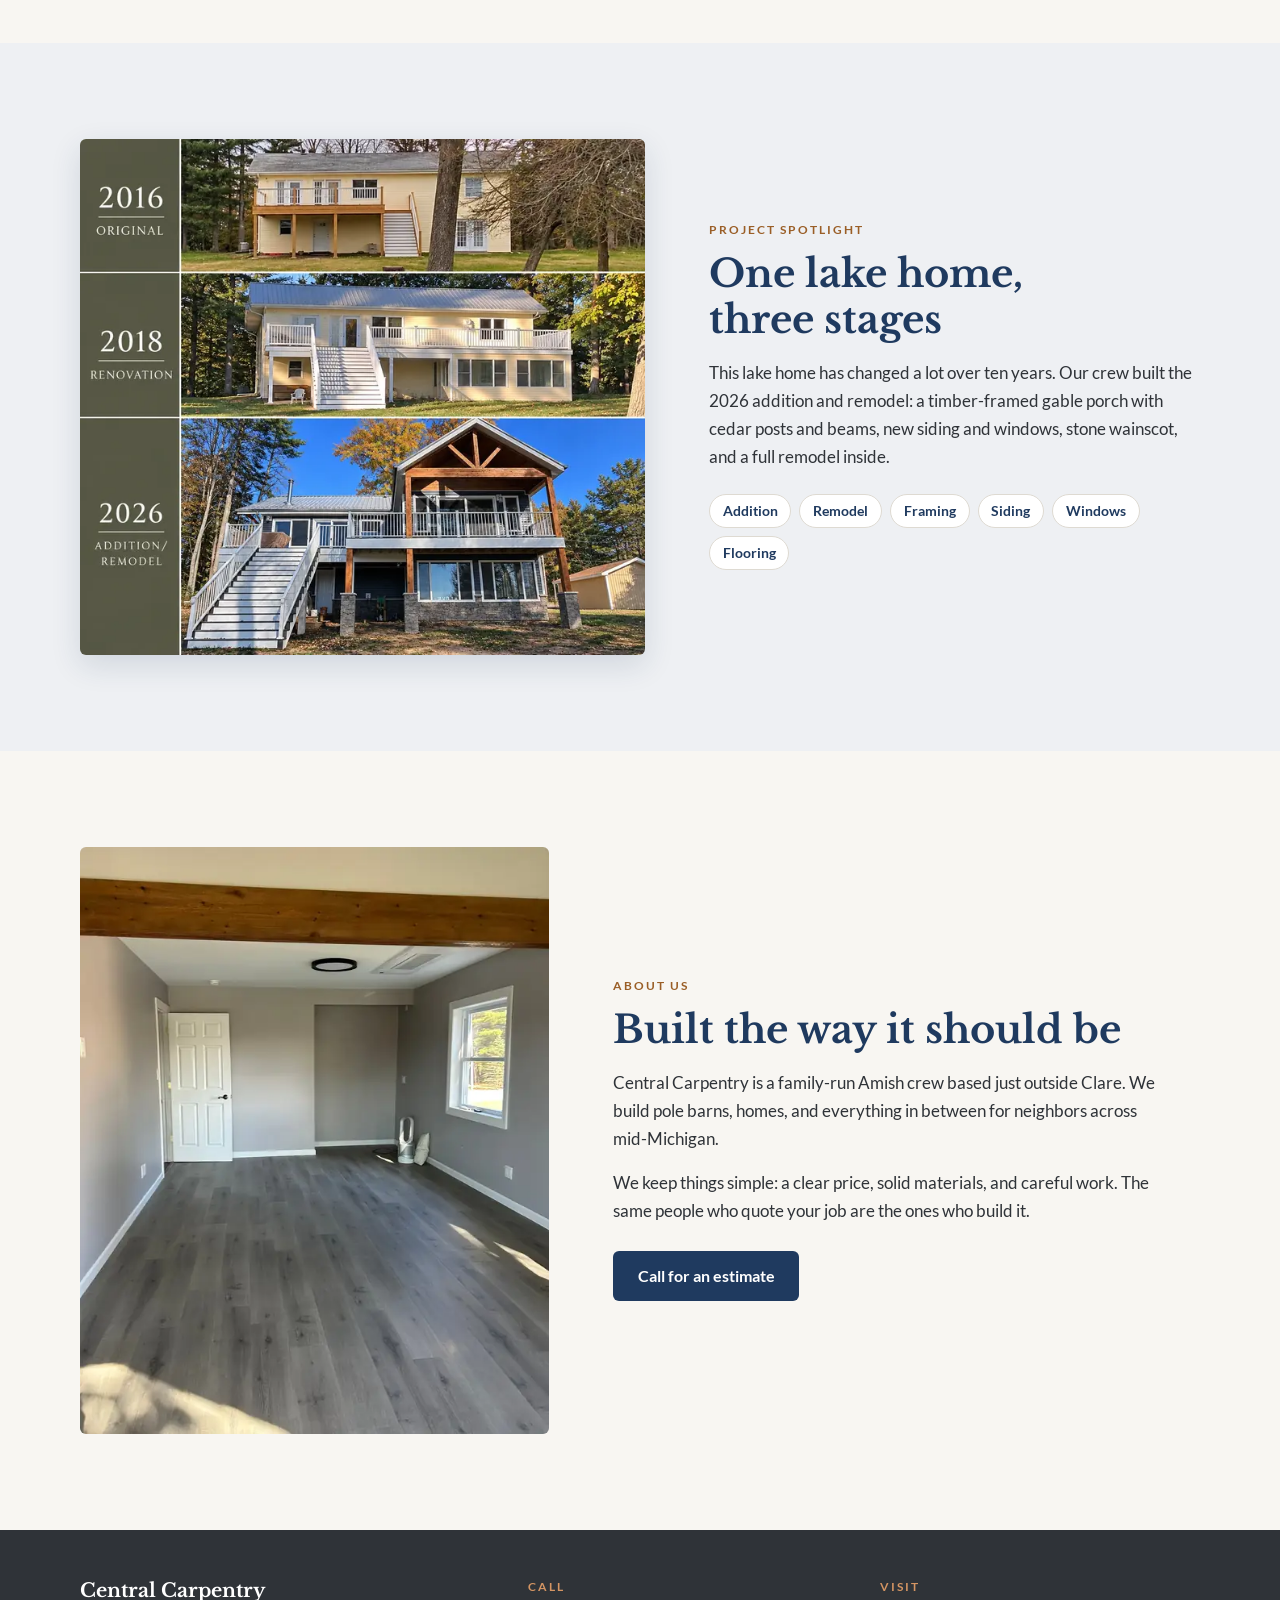
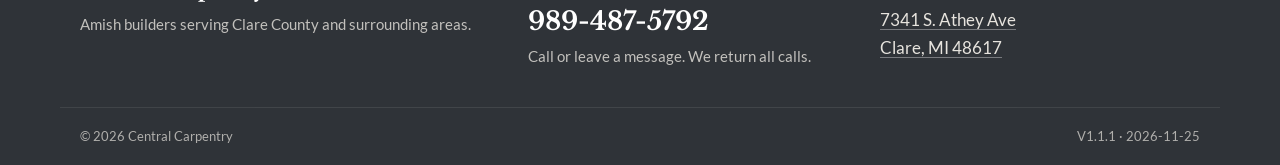
==== commit 91231e97: "V1.1.1 - Project spotlight: credit only the 2026 addition/remodel; update tags Co-Authored-By: Claud" ====
--- a/index.html
+++ b/index.html
@@ -110,9 +110,9 @@
       <div class="spot-copy">
         <p class="eyebrow">Project spotlight</p>
         <h2>One lake home, three stages</h2>
-        <p>This home started as a plain two-story with a small deck. The 2018 renovation added a steel roof, a full-width deck, and new stairs. The 2026 addition brought a timber-framed gable porch, new siding and windows, stone wainscot, and a remodel inside.</p>
-        <ul class="tags" aria-label="Work on this project">
-          <li>Renovation</li><li>Framing</li><li>Steel Roofing</li><li>Siding</li><li>Windows</li><li>Flooring</li>
+        <p>This lake home has changed a lot over ten years. Our crew built the 2026 addition and remodel: a timber-framed gable porch with cedar posts and beams, new siding and windows, stone wainscot, and a full remodel inside.</p>
+        <ul class="tags" aria-label="Our work on this project (2026)">
+          <li>Addition</li><li>Remodel</li><li>Framing</li><li>Siding</li><li>Windows</li><li>Flooring</li>
         </ul>
       </div>
     </div>
